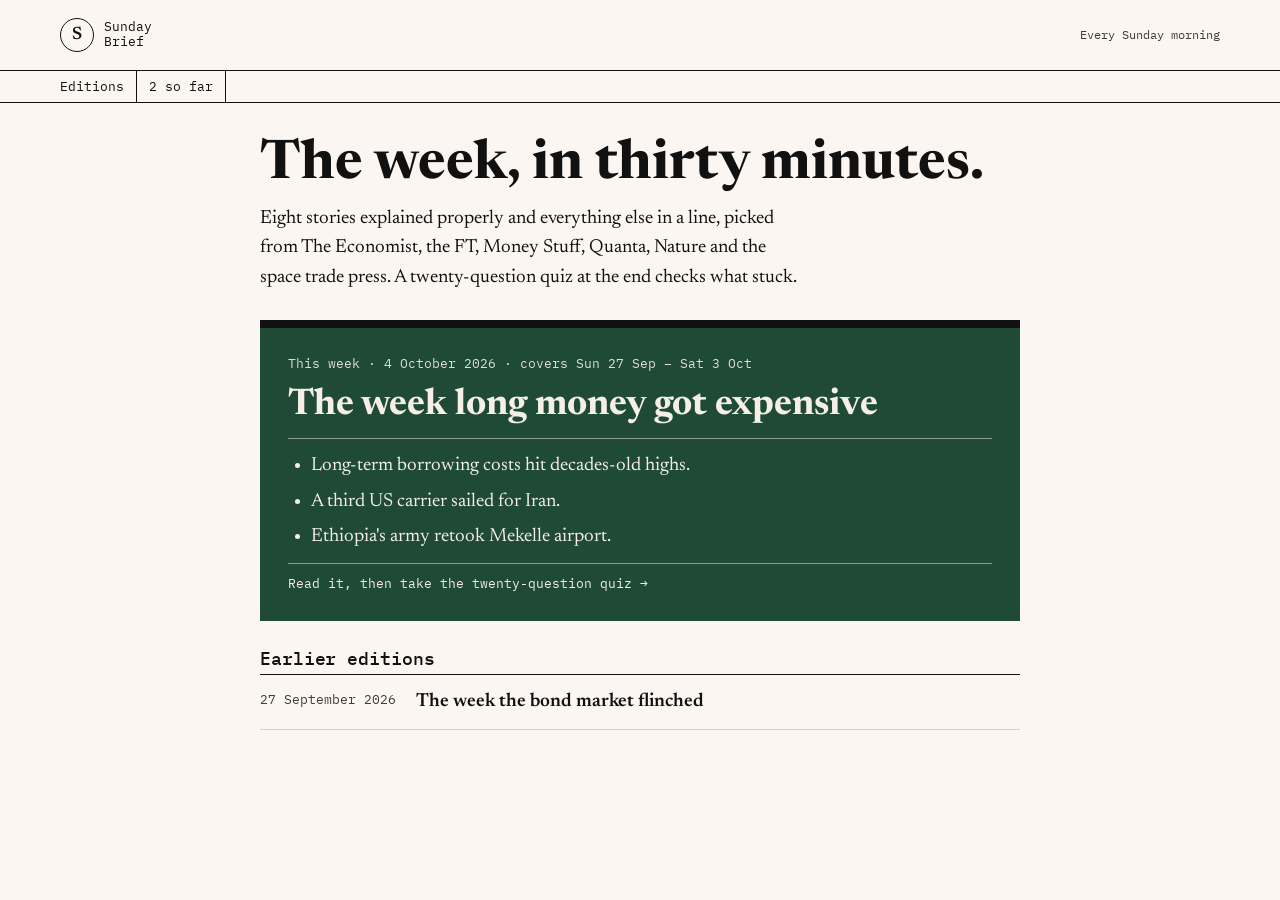
==== index.html @ 778e9db1 "Sunday Brief: 4 October 2026 New edition covering 27 September – 3 October. Adds two figures to inte" ====
<!doctype html>
<html lang="en">
<head>
<meta charset="utf-8">
<meta name="viewport" content="width=device-width, initial-scale=1, viewport-fit=cover">
<meta name="robots" content="noindex, nofollow">
<title>Sunday Brief</title>
<link rel="preconnect" href="https://fonts.googleapis.com">
<link rel="preconnect" href="https://fonts.gstatic.com" crossorigin>
<link rel="stylesheet" href="https://fonts.googleapis.com/css2?family=Newsreader:ital,opsz,wght@0,6..72,400;0,6..72,600;0,6..72,700;1,6..72,400&family=IBM+Plex+Mono:wght@400;500&display=swap">
<link rel="stylesheet" href="assets/brief.css?v=1791075817">
</head>
<body>
<div class="masthead">
  <a class="mark" href="./"><span class="sun" aria-hidden="true">S</span><span>Sunday<br>Brief</span></a>
  <span class="edition-date">Every Sunday morning</span>
</div>
<div class="strip"><div class="strip-inner">
  <span>Editions</span>
  <span>2 so far</span>
</div></div>
<main class="list-wrap">
  <div class="intro">
    <h1>The week, in thirty minutes.</h1>
    <p>Eight stories explained properly and everything else in a line, picked from The Economist, the FT, Money Stuff, Quanta, Nature and the space trade press. A twenty-question quiz at the end checks what stuck.</p>
  </div>
  
    <a class="latest" href="editions/2026-10-04.html">
      <div class="inner">
        <span class="label">This week · 4 October 2026 · covers Sun 27 Sep – Sat 3 Oct</span>
        <span class="title">The week long money got expensive</span>
        <ul><li>Long-term borrowing costs hit decades-old highs.</li><li>A third US carrier sailed for Iran.</li><li>Ethiopia&#x27;s army retook Mekelle airport.</li></ul>
        <span class="go">Read it, then take the twenty-question quiz →</span>
      </div>
    </a>
  <section class="past" aria-labelledby="past-h">
    <h2 id="past-h">Earlier editions</h2>
    <ol>
        <li><a href="editions/2026-09-27.html"><span class="d">27 September 2026</span><span class="t">The week the bond market flinched</span></a></li>
    </ol>
  </section>
</main>
</body>
</html>
---- assets/brief.css ----
/*
 * Sunday Brief — one stylesheet for the editions list and every edition.
 *
 * After Works in Progress: warm paper, black hairline rules, square corners,
 * a monospace for labels and navigation, a news serif for reading, and one
 * block of solid colour per page. Newsreader (Production Type) was drawn for
 * reading news on screens; IBM Plex Mono carries the labels.
 * Deliberately one theme: a printed page, not an app.
 */
:root {
  --paper: #fbf6f1;
  --paper-2: #f4ece4;
  --ink: #111111;
  --ink-2: #3d3d3d;
  --ink-3: #6b6b6b;
  --rule: #111111;
  --hair: #d9cfc6;
  --forest: #1f4a35;
  --forest-ink: #f5efe6;
  --moss: #dbe6d6;
  --gold: #f2c94c;
  --good: #1f4a35;
  --good-soft: #dbe6d6;
  --bad: #9b3b25;
  --bad-soft: #f6dfd6;
  --serif: "Newsreader", "Iowan Old Style", Georgia, "Times New Roman", serif;
  --mono: "IBM Plex Mono", ui-monospace, "SF Mono", Menlo, monospace;
  --measure: 36rem;
  color-scheme: light;
}

* { box-sizing: border-box; }
[hidden] { display: none !important; }
html { -webkit-text-size-adjust: 100%; }
body {
  margin: 0;
  background: var(--paper);
  color: var(--ink);
  font-family: var(--serif);
  font-size: 19px;
  line-height: 1.55;
  font-optical-sizing: auto;
  text-rendering: optimizeLegibility;
}
a { color: inherit; text-decoration-thickness: 1px; text-underline-offset: 3px; }
a:focus-visible, button:focus-visible { outline: 2px solid var(--forest); outline-offset: 2px; }
strong { font-weight: 600; }
em { font-style: italic; }

/* ---------- masthead and strip, shared ---------- */
.masthead {
  display: flex; align-items: center; justify-content: space-between; gap: 16px;
  padding: 18px 20px; max-width: 75rem; margin: 0 auto;
}
.mark {
  font-family: var(--mono); font-size: 13px; line-height: 1.15; text-decoration: none;
  display: flex; gap: 10px; align-items: center;
}
.mark .sun {
  width: 34px; height: 34px; border: 1px solid var(--rule); border-radius: 50%;
  display: grid; place-items: center; font-family: var(--serif); font-size: 18px; font-weight: 600;
}
.masthead .edition-date { font-family: var(--mono); font-size: 12px; color: var(--ink-2); text-align: right; }
.strip { border-top: 1px solid var(--rule); border-bottom: 1px solid var(--rule); }
.strip-inner {
  max-width: 75rem; margin: 0 auto; padding: 0 20px;
  display: flex; flex-wrap: wrap; align-items: stretch; font-family: var(--mono); font-size: 12.5px;
}
.strip a, .strip span {
  text-decoration: none; padding: 6px 12px; border-right: 1px solid var(--rule); white-space: nowrap;
}
.strip a:first-child, .strip span:first-child { padding-left: 0; }
.strip a:hover { background: var(--ink); color: var(--paper); }
.strip .push { margin-left: auto; border-left: 1px solid var(--rule); border-right: 0; }
.strip .solid { background: var(--ink); color: var(--paper); }

/* ---------- edition: hero ---------- */
.hero { max-width: 75rem; margin: 28px auto 0; padding: 0 20px; }
.hero-block {
  background: var(--forest); color: var(--forest-ink);
  display: grid; grid-template-columns: minmax(0, 1fr); border-top: 8px solid var(--ink);
}
.hero-text { padding: 28px 30px 26px; max-width: 46rem; display: grid; gap: 12px; }
.kicker { font-family: var(--mono); font-size: 12.5px; letter-spacing: .02em; opacity: .9; }
.hero h1 {
  font-family: var(--serif); font-weight: 700; font-size: clamp(2.1rem, 5.2vw, 3.1rem);
  line-height: 1.08; letter-spacing: -.01em; margin: 0; text-wrap: balance;
}
.hero .dek { font-size: 19px; line-height: 1.45; margin: 0; padding-top: 12px; border-top: 1px solid rgba(245,239,230,.5); max-width: 34rem; }
.hero .facts {
  font-family: var(--mono); font-size: 12.5px; padding-top: 10px; border-top: 1px solid rgba(245,239,230,.5);
  display: flex; flex-wrap: wrap; gap: 4px 18px;
}

/* ---------- edition: reading column ---------- */
.wrap { max-width: var(--measure); margin: 0 auto; padding: 0 20px 80px; }
.toc {
  margin: 34px 0 6px; border: 1px solid var(--rule); background: var(--paper-2);
  display: flex; flex-wrap: wrap;
}
.toc a {
  flex: 1 1 12rem; font-family: var(--mono); font-size: 12.5px; text-decoration: none; padding: 9px 12px;
  border-right: 1px solid var(--hair); border-bottom: 1px solid var(--hair);
}
.toc a:hover { background: var(--ink); color: var(--paper); }

.part { padding-top: 44px; display: grid; gap: 26px; }
.parthead { display: grid; gap: 6px; border-top: 1px solid var(--rule); padding-top: 12px; }
.partlabel { font-family: var(--mono); font-size: 12.5px; color: var(--ink-2); }
h2 { font-family: var(--serif); font-weight: 700; font-size: 2rem; line-height: 1.12; margin: 0; letter-spacing: -.005em; text-wrap: balance; }
h3 { font-family: var(--serif); font-weight: 600; font-size: 1.42rem; line-height: 1.2; margin: 0; text-wrap: balance; }
.meta { font-family: var(--mono); font-size: 13px; line-height: 1.55; color: var(--ink-2); margin: 0; }
.story { display: grid; gap: 12px; }
.story p { margin: 0; }
.story p strong:first-child { font-family: var(--mono); font-size: .74em; font-weight: 500; letter-spacing: .02em; text-transform: uppercase; color: var(--ink-2); margin-right: .2em; }

.angle {
  border: 1px solid var(--rule); background: var(--paper-2);
  padding: 12px 14px; font-style: italic; color: var(--ink);
}
.box { border: 1px solid var(--rule); background: var(--paper-2); padding: 20px 22px; display: grid; gap: 12px; }
.box h2 { font-size: 1.5rem; }
.box ol, .box ul { margin: 0; padding-left: 1.4em; display: grid; gap: 10px; }
.box li::marker { font-family: var(--mono); font-size: .8em; }
ul.quick { margin: 0; padding: 0; list-style: none; display: grid; }
ul.quick li { padding: 12px 0; border-top: 1px solid var(--hair); }
ul.quick li:first-child { border-top: 0; padding-top: 0; }
.tag {
  font-family: var(--mono); font-size: 11px; font-weight: 500; letter-spacing: .02em; vertical-align: 3px;
  padding: 2px 7px; border: 1px solid var(--rule); background: var(--gold); white-space: nowrap;
}
.num { font-family: var(--mono); font-variant-numeric: tabular-nums; }

/* ---------- source links ---------- */
.read { font-family: var(--mono); font-size: 12.5px; line-height: 1.7; color: var(--ink-2); margin: 0; padding-top: 8px; border-top: 1px solid var(--hair); }
.read a { color: var(--ink); }
.src { font-family: var(--mono); font-size: 12px; white-space: nowrap; }
.src a { color: var(--ink-2); }
.read a:hover, .src a:hover { background: var(--ink); color: var(--paper); text-decoration: none; }

/* ---------- quiz ---------- */
.score {
  position: sticky; top: 0; z-index: 2; background: var(--paper);
  border-top: 1px solid var(--rule); border-bottom: 1px solid var(--rule);
  padding: 8px 0; display: flex; justify-content: space-between; align-items: center; gap: 12px;
  font-family: var(--mono); font-size: 13px;
}
.quiz { display: grid; gap: 18px; }
.q { display: grid; gap: 10px; }
.q .qt { font-weight: 600; margin: 0; }
.opts { display: grid; gap: 6px; }
.opt {
  text-align: left; font: inherit; font-family: var(--mono); font-size: 14px; line-height: 1.4;
  color: var(--ink); background: transparent; border: 1px solid var(--rule); border-radius: 0;
  padding: 9px 12px; cursor: pointer;
}
.opt:hover:not(:disabled) { background: var(--ink); color: var(--paper); }
.opt:disabled { cursor: default; }
.opt.right { background: var(--good); color: var(--forest-ink); border-color: var(--good); }
.opt.wrong { background: var(--bad-soft); border-color: var(--bad); color: var(--bad); }
.explain { font-family: var(--mono); font-size: 13px; color: var(--ink-2); margin: 0; }
.btn {
  font-family: var(--mono); font-size: 12.5px; background: var(--ink); color: var(--paper);
  border: 1px solid var(--ink); border-radius: 0; padding: 7px 12px; cursor: pointer;
}
.btn.ghost { background: transparent; color: var(--ink); }
.btn:hover { background: var(--forest); border-color: var(--forest); color: var(--forest-ink); }

/* ---------- footer ---------- */
footer { margin-top: 56px; border-top: 1px solid var(--rule); padding-top: 14px; font-family: var(--mono); font-size: 12px; line-height: 1.6; color: var(--ink-2); display: grid; gap: 10px; }
footer ul { margin: 0; padding-left: 1.1em; display: grid; gap: 4px; }

/* ---------- editions list ---------- */
.list-wrap { max-width: 50rem; margin: 0 auto; padding: 34px 20px 80px; display: grid; gap: 28px; }
.intro h1 { font-family: var(--serif); font-weight: 700; font-size: clamp(2.4rem, 6vw, 3.4rem); line-height: 1.04; margin: 0 0 10px; }
.intro p { margin: 0; max-width: 34rem; }
.latest {
  display: grid; text-decoration: none; background: var(--forest); color: var(--forest-ink);
  border-top: 8px solid var(--ink);
}
.latest .inner { padding: 26px 28px; display: grid; gap: 12px; }
.latest .label { font-family: var(--mono); font-size: 12.5px; opacity: .9; }
.latest .title { font-family: var(--serif); font-weight: 700; font-size: clamp(1.7rem, 4vw, 2.3rem); line-height: 1.1; }
.latest ul { margin: 0; padding: 12px 0 0 1.2em; border-top: 1px solid rgba(245,239,230,.5); display: grid; gap: 6px; }
.latest .go { font-family: var(--mono); font-size: 13px; padding-top: 10px; border-top: 1px solid rgba(245,239,230,.5); }
.latest:hover .go { text-decoration: underline; }
.past h2 { font-size: 1.1rem; font-family: var(--mono); font-weight: 500; border-bottom: 1px solid var(--rule); padding-bottom: 6px; }
.past ol { list-style: none; margin: 0; padding: 0; }
.past li a {
  display: grid; grid-template-columns: 9rem 1fr; gap: 12px; padding: 12px 0; text-decoration: none;
  border-bottom: 1px solid var(--hair);
}
.past li a:hover .t { text-decoration: underline; }
.past .d { font-family: var(--mono); font-size: 13px; color: var(--ink-2); padding-top: 3px; }
.past .t { font-weight: 600; }
.past .none { font-family: var(--mono); font-size: 13px; color: var(--ink-3); padding: 12px 0; }

@media (max-width: 560px) {
  body { font-size: 18px; }
  .hero { padding: 0; margin-top: 0; }
  .hero-text { padding: 22px 18px; }
  .masthead .edition-date { display: none; }
  .strip span { display: none; }
  .past li a { grid-template-columns: 1fr; gap: 2px; }
}
@media (prefers-reduced-motion: no-preference) { .opt, .btn, .toc a, .strip a { transition: background .12s, color .12s; } }

/* ---------- interactive figures (assets/interactive.js) ---------- */
.fig { border: 1px solid var(--rule); background: var(--paper); margin: 4px 0; }
.fx-head { display: flex; gap: 10px; align-items: baseline; flex-wrap: wrap; padding: 9px 14px; border-bottom: 1px solid var(--rule); background: var(--paper-2); }
.fx-kicker { font-family: var(--mono); font-size: 11px; background: var(--forest); color: var(--forest-ink); padding: 2px 7px; }
.fx-title { font-family: var(--serif); font-weight: 600; font-size: 1.05rem; }
.fx-body { padding: 14px; display: grid; gap: 12px; }
.fx-note { font-family: var(--mono); font-size: 12px; line-height: 1.55; color: var(--ink-2); margin: 0; padding: 9px 14px; border-top: 1px solid var(--hair); }
.fx-svg { width: 100%; height: auto; display: block; }
.fx-svg-label { font-family: var(--mono); font-size: 15px; font-weight: 500; fill: var(--ink); }
.fx-svg-small { font-family: var(--mono); font-size: 10px; letter-spacing: .04em; fill: var(--ink-2); }
.fx-svg-big { font-family: var(--serif); font-size: 26px; font-weight: 700; fill: var(--ink); }
.fx-on-forest { fill: var(--forest-ink); }
.fx-ink { fill: var(--ink); }
.fx-forest { fill: var(--forest); }
.fx-paper2 { fill: var(--paper-2); stroke: var(--rule); stroke-width: 1; }
.fx-land { fill: #e3d9cc; stroke: var(--rule); stroke-width: 1; }
.fx-lane { fill: none; stroke: var(--forest); stroke-width: 1; stroke-dasharray: 4 4; }
.fx-ship { fill: var(--forest); }
.fx-rope { stroke: var(--ink); stroke-width: 3; }
.fx-axis-line { stroke: var(--ink); stroke-width: 1; }
.fx-cursor { stroke: var(--bad); stroke-width: 1; stroke-dasharray: 3 3; }
.fx-line-vol { fill: none; stroke: var(--ink); stroke-width: 2; }
.fx-line-surf { fill: none; stroke: var(--forest); stroke-width: 2.5; }
.fx-surf-label { fill: var(--forest); }
.fx-face-a { fill: var(--moss); stroke: var(--forest); stroke-width: .7; }
.fx-face-b { fill: #c7d8c1; stroke: var(--forest); stroke-width: .7; }
.fx-face-c { fill: #eef3ea; stroke: var(--forest); stroke-width: .7; }
.fx-seat { stroke: var(--paper); stroke-width: 1; transition: opacity .15s; }
.fx-slider { display: grid; gap: 4px; font-family: var(--mono); font-size: 12.5px; }
.fx-slider-top { display: flex; justify-content: space-between; gap: 10px; }
.fx-val { font-weight: 500; color: var(--forest); }
.fx-slider input[type=range] { width: 100%; accent-color: var(--forest); }
.fx-toggles { display: flex; flex-wrap: wrap; }
.fx-tog, .fx-party, .fx-btn {
  font-family: var(--mono); font-size: 12.5px; background: transparent; color: var(--ink);
  border: 1px solid var(--rule); border-radius: 0; padding: 7px 11px; cursor: pointer; margin: 0 -1px -1px 0;
}
.fx-tog[aria-pressed=true], .fx-party[aria-pressed=true] { background: var(--ink); color: var(--paper); }
.fx-party:disabled { opacity: .45; cursor: default; }
.fx-btn { background: var(--ink); color: var(--paper); justify-self: start; }
.fx-btn.ghost { background: transparent; color: var(--ink); }
.fx-btn:disabled { opacity: .45; cursor: default; }
.fx-readout { margin: 0; font-size: 17px; line-height: 1.5; }
.fx-q { margin: 0; font-weight: 600; }
.fx-big { font-family: var(--serif); }
.fx-big-num { font-size: 2.6rem; font-weight: 700; color: var(--forest); }
.fx-big-unit { font-family: var(--mono); font-size: 13px; color: var(--ink-2); }
.fx-bars, .fx-polls { display: grid; gap: 8px; }
.fx-bar-row, .fx-poll-row { display: grid; grid-template-columns: minmax(0, 11rem) 1fr 4.5rem; gap: 10px; align-items: center; }
.fx-bar-label { font-family: var(--mono); font-size: 12px; color: var(--ink-2); }
.fx-bar-track { height: 14px; background: var(--paper-2); border: 1px solid var(--hair); position: relative; }
.fx-bar-fill { position: absolute; inset: 0 auto 0 0; background: var(--ink); }
.fx-bar-row.me .fx-bar-fill { background: var(--forest); }
.fx-bar-val { font-family: var(--mono); font-size: 12.5px; text-align: right; font-variant-numeric: tabular-nums; }
.fx-poll-track { height: 18px; position: relative; border-bottom: 1px solid var(--hair); }
.fx-moe { position: absolute; top: 5px; height: 8px; background: var(--moss); border: 1px solid var(--forest); }
.fx-dot { position: absolute; top: 3px; width: 12px; height: 12px; border-radius: 50%; transform: translateX(-50%); border: 1px solid var(--ink); }
.fx-axis { position: relative; height: 18px; margin-left: calc(11rem + 10px); margin-right: calc(4.5rem + 10px); font-family: var(--mono); font-size: 10.5px; color: var(--ink-3); }
.fx-axis span { position: absolute; transform: translateX(-50%); }
.fx-legend { display: flex; flex-wrap: wrap; }
.fx-swatch { display: inline-block; width: 10px; height: 10px; margin-right: 6px; border: 1px solid var(--ink); vertical-align: -1px; }
.fx-predict-track { position: relative; height: 34px; border-bottom: 1px solid var(--rule); margin: 8px 6px 4px; }
.fx-mark { position: absolute; bottom: 0; transform: translateX(-50%); font-family: var(--mono); font-size: 11px; padding: 2px 6px; white-space: nowrap; }
.fx-mark.you { background: var(--paper-2); border: 1px solid var(--rule); }
.fx-mark.real { background: var(--forest); color: var(--forest-ink); bottom: 14px; }
.fx-twin { display: grid; grid-template-columns: repeat(3, 1fr); border: 1px solid var(--rule); }
.fx-stat { padding: 8px 10px; border-right: 1px solid var(--hair); display: grid; }
.fx-stat:last-child { border-right: 0; }
.fx-stat-num { font-family: var(--serif); font-weight: 700; font-size: 1.5rem; }
.fx-stat-label { font-family: var(--mono); font-size: 11px; color: var(--ink-2); }
.fx-tl { position: relative; height: 34px; margin: 6px 8px; border-bottom: 2px solid var(--ink); }
.fx-tl-dot { position: absolute; bottom: -8px; width: 15px; height: 15px; border-radius: 50%; transform: translateX(-50%); border: 2px solid var(--ink); background: var(--paper); padding: 0; cursor: pointer; }
.fx-tl-dot[aria-pressed=true] { background: var(--forest); border-color: var(--forest); transform: translateX(-50%) scale(1.25); }
.fx-tl-detail { display: grid; gap: 4px; min-height: 5.5em; padding: 10px 12px; background: var(--paper-2); border: 1px solid var(--hair); }
.fx-tl-date { font-family: var(--mono); font-size: 12px; color: var(--forest); font-weight: 500; }
.fx-tl-text { font-size: 17px; line-height: 1.45; }
.fx-tl-nav { display: flex; gap: 0; }
dfn[data-def] { font-style: normal; border-bottom: 1px dotted var(--forest); cursor: help; }
dfn[data-def]:focus-visible { outline: 2px solid var(--forest); }
.fx-tip { position: absolute; z-index: 10; max-width: 280px; background: var(--ink); color: var(--paper); padding: 9px 11px; font-family: var(--mono); font-size: 12px; line-height: 1.5; }
.fx-tip strong { color: var(--gold); font-weight: 500; }
@media (max-width: 560px) {
  .fx-bar-row, .fx-poll-row { grid-template-columns: minmax(0, 7.5rem) 1fr 3.8rem; }
  .fx-axis { margin-left: calc(7.5rem + 10px); margin-right: calc(3.8rem + 10px); }
  .fx-twin { grid-template-columns: 1fr; }
  .fx-stat { border-right: 0; border-bottom: 1px solid var(--hair); }
}

/* ---------- story sheets (after technical drawing sheets) ---------- */
.sheets { max-width: 75rem; margin: 0 auto; padding: 0 20px; display: grid; grid-template-columns: minmax(0, 1fr); gap: 40px; }
.sheet { border: 1px solid var(--rule); background: var(--paper); position: relative; padding: 18px; }
.sheet::before, .sheet::after { content: ""; position: absolute; pointer-events: none; }
.sheet-ruler { display: grid; grid-template-columns: repeat(4, 1fr); font-family: var(--mono); font-size: 10px; color: var(--ink-3); text-align: center; margin: -12px 0 8px; }
.sheet-ruler span { border-left: 1px solid var(--hair); }
.sheet-ruler span:first-child { border-left: 0; }
.sheet-head { display: flex; align-items: baseline; justify-content: space-between; gap: 12px; flex-wrap: wrap; border-bottom: 1px solid var(--rule); padding-bottom: 10px; margin-bottom: 14px; }
.sheet-head h2 { font-size: clamp(1.5rem, 3.2vw, 2rem); }
.sheet-no { font-family: var(--mono); font-size: 12px; color: var(--ink-2); white-space: nowrap; }
.panels { display: grid; grid-template-columns: repeat(12, minmax(0, 1fr)); gap: 14px; align-items: start; }
.panel { border: 1px solid var(--rule); background: var(--paper); grid-column: span 6; min-width: 0; }
.panel.w4 { grid-column: span 4; } .panel.w5 { grid-column: span 5; } .panel.w7 { grid-column: span 7; } .panel.w8 { grid-column: span 8; } .panel.w12 { grid-column: span 12; }
.ph { display: flex; align-items: center; gap: 9px; padding: 7px 10px; border-bottom: 1px solid var(--rule); background: var(--paper-2); }
.pl { font-family: var(--mono); font-size: 11px; font-weight: 500; background: var(--ink); color: var(--paper); width: 20px; height: 20px; display: grid; place-items: center; flex: none; }
.pt { font-family: var(--serif); font-weight: 600; font-size: 1rem; }
.pm { margin-left: auto; font-family: var(--mono); font-size: 10.5px; color: var(--ink-3); text-align: right; }
.pb { padding: 12px 12px 14px; display: grid; gap: 10px; font-size: 17px; line-height: 1.5; min-width: 0; overflow-wrap: break-word; }
.pb table { display: block; overflow-x: auto; }
.pb p { margin: 0; }
.pb .fig { margin: 0; border: 0; }
.pb .fig .fx-head { display: none; }
.pb .fig .fx-body { padding: 0; }
.pb .fig .fx-note { padding: 8px 0 0; border-top: 1px solid var(--hair); }
.steps { margin: 0; padding: 0; list-style: none; display: grid; gap: 6px; counter-reset: s; }
.steps li { counter-increment: s; display: grid; grid-template-columns: 1.6rem 1fr; gap: 6px; }
.steps li::before { content: counter(s); font-family: var(--mono); font-size: 11px; border: 1px solid var(--rule); width: 1.3rem; height: 1.3rem; display: grid; place-items: center; margin-top: 3px; }
.watch { margin: 0; padding: 0; list-style: none; display: grid; gap: 6px; }
.watch li { display: grid; grid-template-columns: 1.2rem 1fr; gap: 6px; }
.watch li::before { content: "▸"; color: var(--forest); }
/* key-number bars, after the "rule limits" panel */
.kn { display: grid; gap: 12px; }
.kn-row { display: grid; gap: 3px; }
.kn-top { display: flex; justify-content: space-between; gap: 10px; font-family: var(--mono); font-size: 12px; }
.kn-top b { font-weight: 500; color: var(--forest); white-space: nowrap; }
.kn-track { position: relative; height: 12px; background: var(--paper-2); border: 1px solid var(--hair); }
.kn-fill { position: absolute; inset: 0 auto 0 0; background: #b9cdb2; border-right: 2px solid var(--forest); }
.kn-fill.alt { background: var(--paper-2); border-right: 2px solid var(--ink); }
.kn-mark { position: absolute; top: -4px; bottom: -4px; width: 0; border-left: 1.5px dashed var(--bad); }
.kn-ticks { display: flex; justify-content: space-between; font-family: var(--mono); font-size: 9.5px; color: var(--ink-3); }
/* status tables, after the "verb forms" panel */
.st { width: 100%; border-collapse: collapse; font-size: 14.5px; }
.st th { font-family: var(--mono); font-size: 10.5px; font-weight: 500; color: var(--ink-3); text-align: left; padding: 0 6px 6px 0; border-bottom: 1px solid var(--rule); }
.st td { padding: 6px 6px 6px 0; border-bottom: 1px solid var(--hair); vertical-align: top; }
.st td:first-child { font-family: var(--mono); font-size: 12.5px; }
.ok { color: var(--forest); font-family: var(--mono); font-size: 12px; white-space: nowrap; }
.no { color: var(--bad); font-family: var(--mono); font-size: 12px; white-space: nowrap; }
.mid { color: var(--ink-2); font-family: var(--mono); font-size: 12px; white-space: nowrap; }
.quote { border-left: 2px solid var(--forest); padding-left: 10px; font-style: italic; }
.quote cite { display: block; font-style: normal; font-family: var(--mono); font-size: 11.5px; color: var(--ink-2); margin-top: 3px; }
/* title block */
.tb { display: grid; grid-template-columns: 1fr 1fr; font-size: 14px; }
.tb div { border-top: 1px solid var(--hair); padding: 6px 8px 7px 0; min-width: 0; }
.tb span { display: block; font-family: var(--mono); font-size: 10px; color: var(--ink-3); }
.tb a { font-family: var(--mono); font-size: 12px; }
.tb .full { grid-column: span 2; }
.oneliners { max-width: 75rem; margin: 0 auto; padding: 0 20px; }
.ol-grid { display: grid; grid-template-columns: repeat(auto-fit, minmax(20rem, 1fr)); gap: 0 28px; }
.ol-grid ul.quick li { font-size: 16.5px; }
.quizwrap { max-width: var(--measure); margin: 0 auto; padding: 0 20px; }
@media (max-width: 860px) {
  .panel, .panel.w4, .panel.w5, .panel.w7, .panel.w8 { grid-column: span 12; }
  .sheet { padding: 12px; }
  .sheet-ruler { display: none; }
  .sheet-no { white-space: normal; }
}

/* ---------- problems and people ---------- */
.fx-problem { border-bottom: 1px solid var(--rule); background: #fff8e6; padding: 10px 12px; display: grid; gap: 6px; }
.fx-problem.solved { background: var(--good-soft); }
.fx-problem-top { display: flex; justify-content: space-between; align-items: center; gap: 8px; }
.fx-problem-label { font-family: var(--mono); font-size: 11px; font-weight: 500; background: var(--gold); padding: 2px 7px; border: 1px solid var(--ink); }
.fx-status { font-family: var(--mono); font-size: 11.5px; color: var(--ink-2); }
.fx-status.ok { color: var(--forest); font-weight: 500; }
.fx-problem-text { margin: 0; font-weight: 600; font-size: 16.5px; line-height: 1.45; }
.fx-problem-controls { display: flex; flex-wrap: wrap; gap: 0; align-items: center; }
.fx-problem-hint-inline { font-family: var(--mono); font-size: 12px; color: var(--ink-2); }
.fx-opt-pick { font-family: var(--mono); font-size: 12.5px; background: var(--paper); color: var(--ink); border: 1px solid var(--rule); border-radius: 0; padding: 6px 10px; margin: 0 -1px -1px 0; cursor: pointer; }
.fx-opt-pick:hover { background: var(--ink); color: var(--paper); }
.fx-opt-pick.right { background: var(--good); color: var(--forest-ink); }
.fx-opt-pick.wrong { background: var(--bad-soft); color: var(--bad); }
.fx-feedback { margin: 0; font-size: 15.5px; line-height: 1.45; }
.fx-badge { position: fixed; right: 14px; bottom: 14px; z-index: 20; background: var(--ink); color: var(--paper); font-family: var(--mono); font-size: 12px; padding: 8px 12px; display: grid; gap: 2px; text-align: right; }
.fx-badge strong { color: var(--gold); font-size: 16px; font-weight: 500; }
.who { border-bottom: 1px dotted var(--ink-2); cursor: pointer; }
.who:hover, .who:focus-visible { background: var(--paper-2); outline: none; }
.fx-who { position: absolute; z-index: 30; width: 320px; max-width: calc(100vw - 24px); background: var(--paper); border: 1px solid var(--ink); box-shadow: 4px 4px 0 var(--ink); display: grid; grid-template-columns: 76px 1fr; gap: 10px; padding: 10px; font-size: 14px; line-height: 1.45; }
.fx-who img { width: 76px; height: 92px; object-fit: cover; object-position: top; border: 1px solid var(--rule); filter: grayscale(.15); }
.fx-who strong { font-family: var(--serif); font-size: 16px; display: block; }
.fx-who-role { display: block; font-family: var(--mono); font-size: 11px; color: var(--forest); margin: 1px 0 4px; }
.fx-who p { margin: 0 0 4px; }
.fx-who a { font-family: var(--mono); font-size: 11.5px; }
.fx-who:not(:has(img)) { grid-template-columns: 1fr; }
.fx-who.passive { pointer-events: none; }
.fx-who.passive a { display: none; }

/* ---------- level 3: go deeper ---------- */
details.deeper { border-top: 1px solid var(--rule); margin-top: 4px; }
details.deeper > summary {
  list-style: none; cursor: pointer; font-family: var(--mono); font-size: 12.5px; color: var(--forest);
  padding: 9px 0 2px; display: flex; gap: 8px; align-items: baseline;
}
details.deeper > summary::-webkit-details-marker { display: none; }
details.deeper > summary::before { content: "+"; display: inline-grid; place-items: center; width: 16px; height: 16px; border: 1px solid var(--forest); font-size: 12px; line-height: 1; flex: none; }
details.deeper[open] > summary::before { content: "−"; background: var(--forest); color: var(--forest-ink); }
details.deeper > summary:hover { text-decoration: underline; }
.deeper-body { display: grid; gap: 10px; padding: 8px 0 2px; font-size: 16.5px; line-height: 1.55; }
.deeper-body p { margin: 0; }
.deeper-body strong:first-child { font-family: var(--mono); font-size: .76em; font-weight: 500; text-transform: uppercase; letter-spacing: .02em; color: var(--ink-2); }
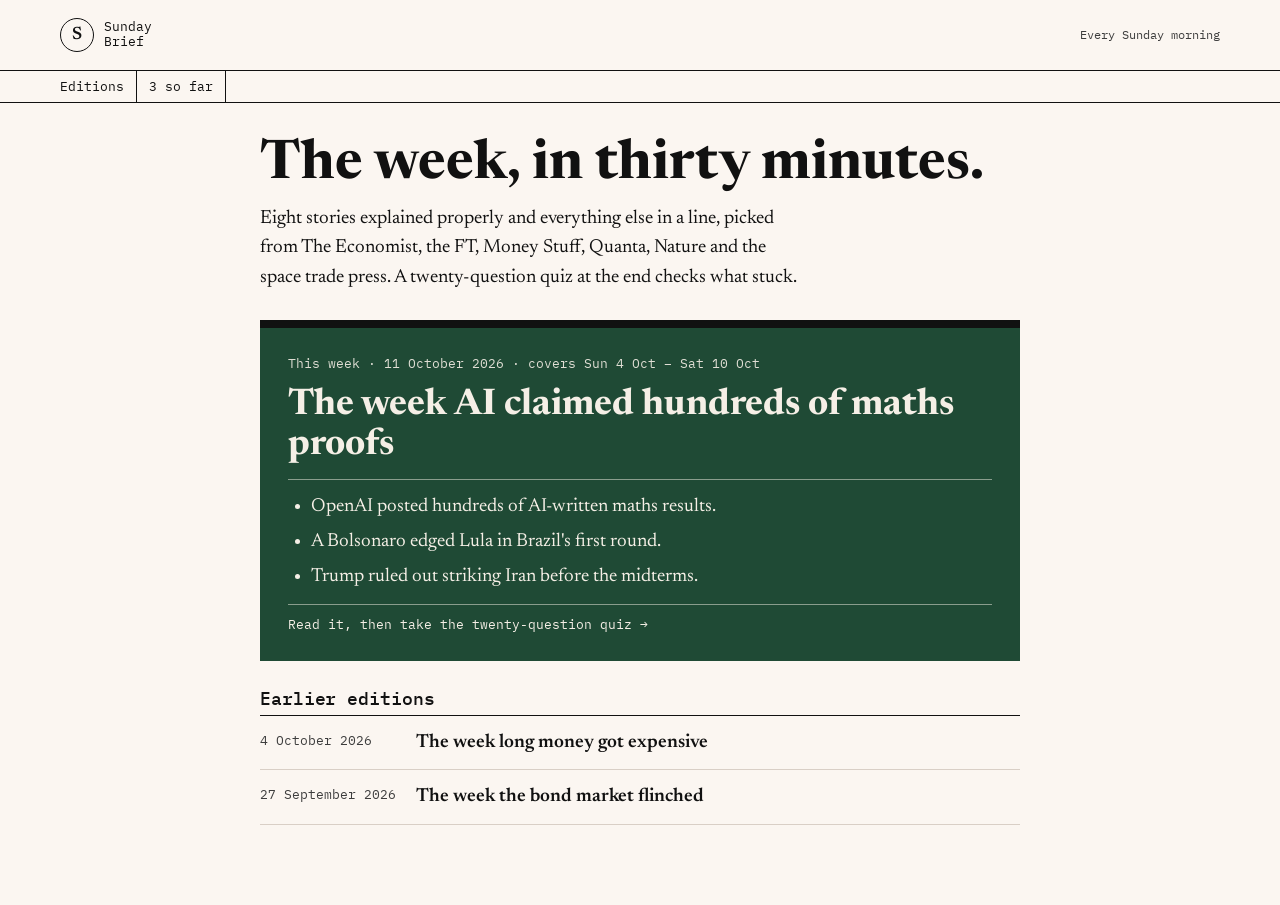
==== commit 426e17cd: "Sunday Brief: 11 October 2026 Adds a unique-game figure to interactive.js and bumps asset versions o" ====
--- a/index.html
+++ b/index.html
@@ -8,7 +8,7 @@
 <link rel="preconnect" href="https://fonts.googleapis.com">
 <link rel="preconnect" href="https://fonts.gstatic.com" crossorigin>
 <link rel="stylesheet" href="https://fonts.googleapis.com/css2?family=Newsreader:ital,opsz,wght@0,6..72,400;0,6..72,600;0,6..72,700;1,6..72,400&family=IBM+Plex+Mono:wght@400;500&display=swap">
-<link rel="stylesheet" href="assets/brief.css?v=1791075817">
+<link rel="stylesheet" href="assets/brief.css?v=1791681256">
 </head>
 <body>
 <div class="masthead">
@@ -17,7 +17,7 @@
 </div>
 <div class="strip"><div class="strip-inner">
   <span>Editions</span>
-  <span>2 so far</span>
+  <span>3 so far</span>
 </div></div>
 <main class="list-wrap">
   <div class="intro">
@@ -25,17 +25,18 @@
     <p>Eight stories explained properly and everything else in a line, picked from The Economist, the FT, Money Stuff, Quanta, Nature and the space trade press. A twenty-question quiz at the end checks what stuck.</p>
   </div>
   
-    <a class="latest" href="editions/2026-10-04.html">
+    <a class="latest" href="editions/2026-10-11.html">
       <div class="inner">
-        <span class="label">This week · 4 October 2026 · covers Sun 27 Sep – Sat 3 Oct</span>
-        <span class="title">The week long money got expensive</span>
-        <ul><li>Long-term borrowing costs hit decades-old highs.</li><li>A third US carrier sailed for Iran.</li><li>Ethiopia&#x27;s army retook Mekelle airport.</li></ul>
+        <span class="label">This week · 11 October 2026 · covers Sun 4 Oct – Sat 10 Oct</span>
+        <span class="title">The week AI claimed hundreds of maths proofs</span>
+        <ul><li>OpenAI posted hundreds of AI-written maths results.</li><li>A Bolsonaro edged Lula in Brazil&#x27;s first round.</li><li>Trump ruled out striking Iran before the midterms.</li></ul>
         <span class="go">Read it, then take the twenty-question quiz →</span>
       </div>
     </a>
   <section class="past" aria-labelledby="past-h">
     <h2 id="past-h">Earlier editions</h2>
     <ol>
+        <li><a href="editions/2026-10-04.html"><span class="d">4 October 2026</span><span class="t">The week long money got expensive</span></a></li>
         <li><a href="editions/2026-09-27.html"><span class="d">27 September 2026</span><span class="t">The week the bond market flinched</span></a></li>
     </ol>
   </section>
--- a/assets/brief.css
+++ b/assets/brief.css
@@ -402,3 +402,25 @@
 .deeper-body { display: grid; gap: 10px; padding: 8px 0 2px; font-size: 16.5px; line-height: 1.55; }
 .deeper-body p { margin: 0; }
 .deeper-body strong:first-child { font-family: var(--mono); font-size: .76em; font-weight: 500; text-transform: uppercase; letter-spacing: .02em; color: var(--ink-2); }
+
+/* ---------- leaderboard (assets/scores.js) ---------- */
+.board { border: 1px solid var(--rule); padding: 14px 16px; margin: 0 0 22px; display: grid; gap: 10px; background: var(--paper); }
+.board-label { font-family: var(--mono); font-size: 11px; letter-spacing: .08em; text-transform: uppercase; color: var(--ink-3); margin: 0; }
+.board-list { list-style: none; margin: 0; padding: 0; display: grid; }
+.board-row { display: grid; grid-template-columns: 2.2em minmax(0, 1fr) auto; gap: 10px; align-items: baseline; padding: 6px 0; border-bottom: 1px solid var(--hair); }
+.board-row:first-child .board-rank { background: var(--gold); color: var(--ink); }
+.board-rank { font-family: var(--mono); font-size: 12px; text-align: center; border: 1px solid var(--rule); padding: 1px 0; }
+.board-name { font-weight: 600; overflow-wrap: anywhere; }
+.board-score { font-family: var(--mono); font-variant-numeric: tabular-nums; }
+.board-empty { font-family: var(--mono); font-size: 13px; color: var(--ink-3); padding: 4px 0; }
+.board-form { display: flex; flex-wrap: wrap; gap: 8px; align-items: center; }
+.board-form input { font: inherit; font-family: var(--mono); font-size: 14px; color: var(--ink); background: transparent; border: 1px solid var(--rule); border-radius: 0; padding: 7px 10px; min-width: 0; }
+.board-form input[type="text"] { flex: 1 1 10rem; }
+.board-form input[type="number"] { width: 5.5rem; }
+.board-of { font-family: var(--mono); font-size: 13px; color: var(--ink-3); }
+.board-msg { font-family: var(--mono); font-size: 12.5px; color: var(--ink-2); margin: 0; min-height: 1em; }
+.board-note { font-family: var(--mono); font-size: 12px; color: var(--ink-3); margin: 0; }
+
+/* go deeper inside "Also this week" one-liners: same control, smaller type */
+.quick li details.deeper { margin-top: 6px; border-top: 1px dashed var(--hair); }
+.quick li .deeper-body { font-size: 15px; }
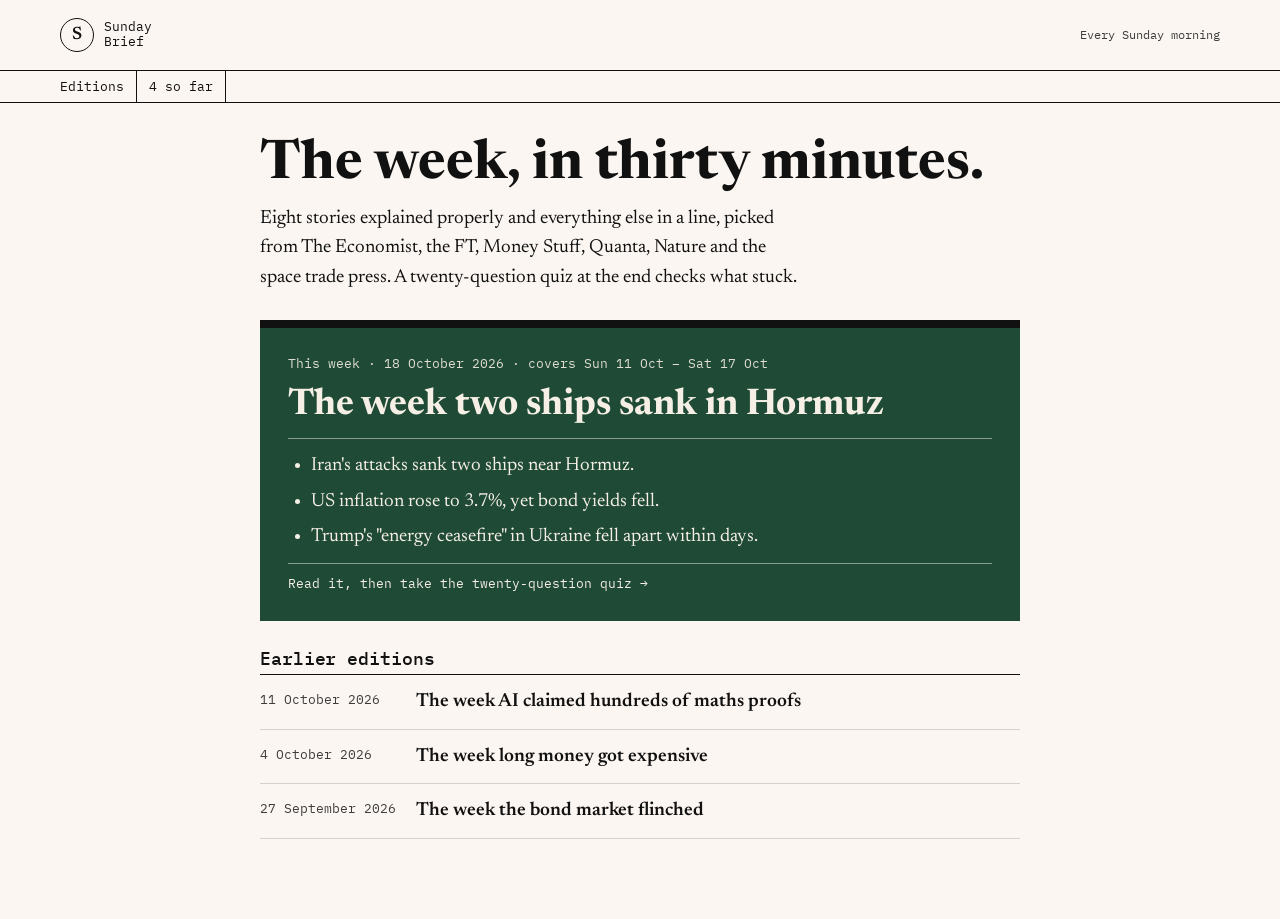
==== commit 6b698707: "Sunday Brief: 18 October 2026 New dark-matter figure (darkspeed) in interactive.js; asset versions b" ====
--- a/index.html
+++ b/index.html
@@ -8,7 +8,7 @@
 <link rel="preconnect" href="https://fonts.googleapis.com">
 <link rel="preconnect" href="https://fonts.gstatic.com" crossorigin>
 <link rel="stylesheet" href="https://fonts.googleapis.com/css2?family=Newsreader:ital,opsz,wght@0,6..72,400;0,6..72,600;0,6..72,700;1,6..72,400&family=IBM+Plex+Mono:wght@400;500&display=swap">
-<link rel="stylesheet" href="assets/brief.css?v=1791681256">
+<link rel="stylesheet" href="assets/brief.css?v=1792286064">
 </head>
 <body>
 <div class="masthead">
@@ -17,7 +17,7 @@
 </div>
 <div class="strip"><div class="strip-inner">
   <span>Editions</span>
-  <span>3 so far</span>
+  <span>4 so far</span>
 </div></div>
 <main class="list-wrap">
   <div class="intro">
@@ -25,17 +25,18 @@
     <p>Eight stories explained properly and everything else in a line, picked from The Economist, the FT, Money Stuff, Quanta, Nature and the space trade press. A twenty-question quiz at the end checks what stuck.</p>
   </div>
   
-    <a class="latest" href="editions/2026-10-11.html">
+    <a class="latest" href="editions/2026-10-18.html">
       <div class="inner">
-        <span class="label">This week · 11 October 2026 · covers Sun 4 Oct – Sat 10 Oct</span>
-        <span class="title">The week AI claimed hundreds of maths proofs</span>
-        <ul><li>OpenAI posted hundreds of AI-written maths results.</li><li>A Bolsonaro edged Lula in Brazil&#x27;s first round.</li><li>Trump ruled out striking Iran before the midterms.</li></ul>
+        <span class="label">This week · 18 October 2026 · covers Sun 11 Oct – Sat 17 Oct</span>
+        <span class="title">The week two ships sank in Hormuz</span>
+        <ul><li>Iran&#x27;s attacks sank two ships near Hormuz.</li><li>US inflation rose to 3.7%, yet bond yields fell.</li><li>Trump&#x27;s &quot;energy ceasefire&quot; in Ukraine fell apart within days.</li></ul>
         <span class="go">Read it, then take the twenty-question quiz →</span>
       </div>
     </a>
   <section class="past" aria-labelledby="past-h">
     <h2 id="past-h">Earlier editions</h2>
     <ol>
+        <li><a href="editions/2026-10-11.html"><span class="d">11 October 2026</span><span class="t">The week AI claimed hundreds of maths proofs</span></a></li>
         <li><a href="editions/2026-10-04.html"><span class="d">4 October 2026</span><span class="t">The week long money got expensive</span></a></li>
         <li><a href="editions/2026-09-27.html"><span class="d">27 September 2026</span><span class="t">The week the bond market flinched</span></a></li>
     </ol>
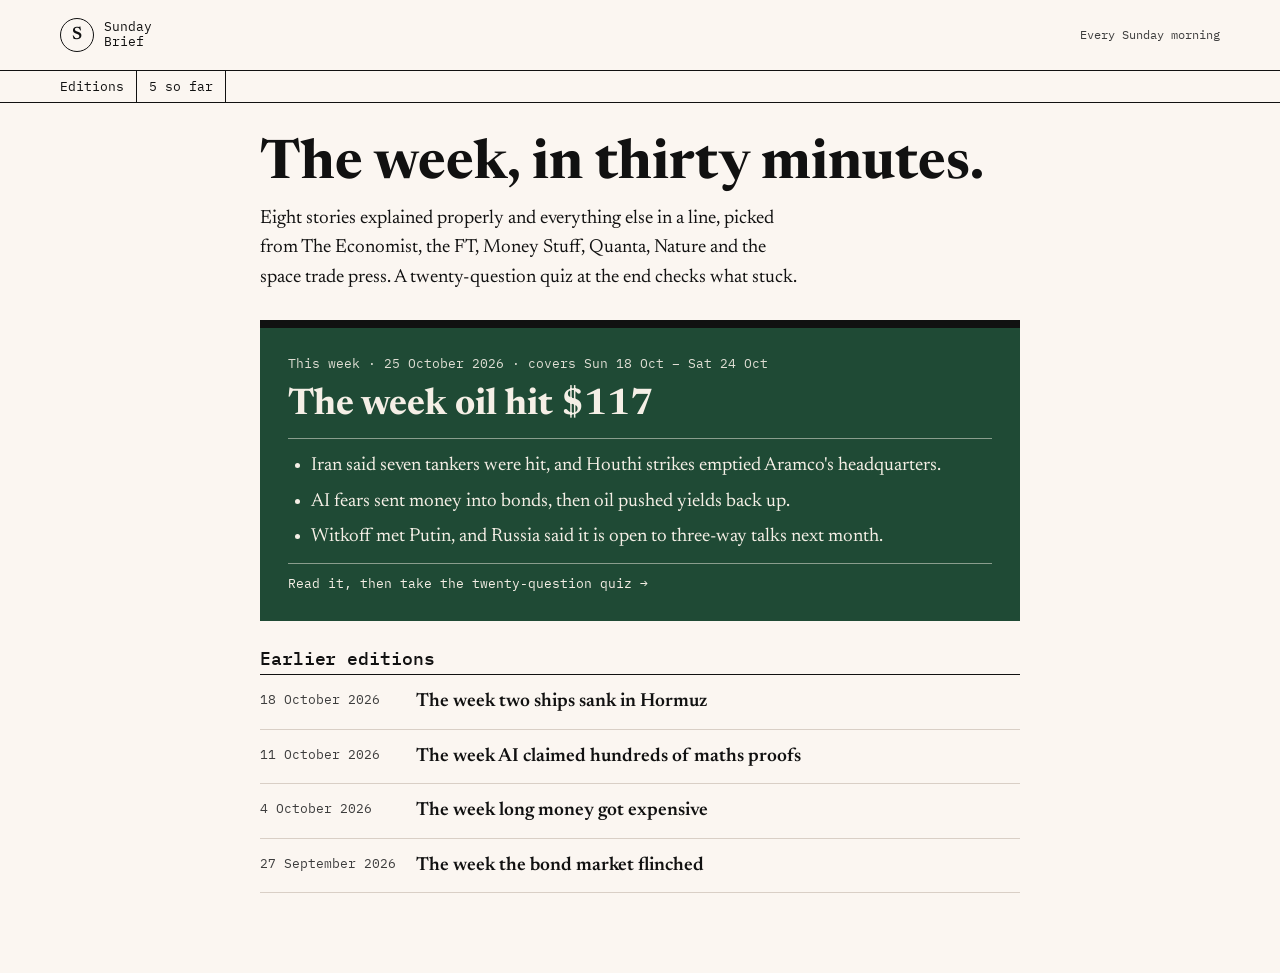
==== commit 50cdf900: "Sunday Brief: 25 October 2026 Adds the zerostrip figure (and its relErrBelow check) to interactive.j" ====
--- a/index.html
+++ b/index.html
@@ -8,7 +8,7 @@
 <link rel="preconnect" href="https://fonts.googleapis.com">
 <link rel="preconnect" href="https://fonts.gstatic.com" crossorigin>
 <link rel="stylesheet" href="https://fonts.googleapis.com/css2?family=Newsreader:ital,opsz,wght@0,6..72,400;0,6..72,600;0,6..72,700;1,6..72,400&family=IBM+Plex+Mono:wght@400;500&display=swap">
-<link rel="stylesheet" href="assets/brief.css?v=1792286064">
+<link rel="stylesheet" href="assets/brief.css?v=1792890262">
 </head>
 <body>
 <div class="masthead">
@@ -17,7 +17,7 @@
 </div>
 <div class="strip"><div class="strip-inner">
   <span>Editions</span>
-  <span>4 so far</span>
+  <span>5 so far</span>
 </div></div>
 <main class="list-wrap">
   <div class="intro">
@@ -25,17 +25,18 @@
     <p>Eight stories explained properly and everything else in a line, picked from The Economist, the FT, Money Stuff, Quanta, Nature and the space trade press. A twenty-question quiz at the end checks what stuck.</p>
   </div>
   
-    <a class="latest" href="editions/2026-10-18.html">
+    <a class="latest" href="editions/2026-10-25.html">
       <div class="inner">
-        <span class="label">This week · 18 October 2026 · covers Sun 11 Oct – Sat 17 Oct</span>
-        <span class="title">The week two ships sank in Hormuz</span>
-        <ul><li>Iran&#x27;s attacks sank two ships near Hormuz.</li><li>US inflation rose to 3.7%, yet bond yields fell.</li><li>Trump&#x27;s &quot;energy ceasefire&quot; in Ukraine fell apart within days.</li></ul>
+        <span class="label">This week · 25 October 2026 · covers Sun 18 Oct – Sat 24 Oct</span>
+        <span class="title">The week oil hit $117</span>
+        <ul><li>Iran said seven tankers were hit, and Houthi strikes emptied Aramco&#x27;s headquarters.</li><li>AI fears sent money into bonds, then oil pushed yields back up.</li><li>Witkoff met Putin, and Russia said it is open to three-way talks next month.</li></ul>
         <span class="go">Read it, then take the twenty-question quiz →</span>
       </div>
     </a>
   <section class="past" aria-labelledby="past-h">
     <h2 id="past-h">Earlier editions</h2>
     <ol>
+        <li><a href="editions/2026-10-18.html"><span class="d">18 October 2026</span><span class="t">The week two ships sank in Hormuz</span></a></li>
         <li><a href="editions/2026-10-11.html"><span class="d">11 October 2026</span><span class="t">The week AI claimed hundreds of maths proofs</span></a></li>
         <li><a href="editions/2026-10-04.html"><span class="d">4 October 2026</span><span class="t">The week long money got expensive</span></a></li>
         <li><a href="editions/2026-09-27.html"><span class="d">27 September 2026</span><span class="t">The week the bond market flinched</span></a></li>
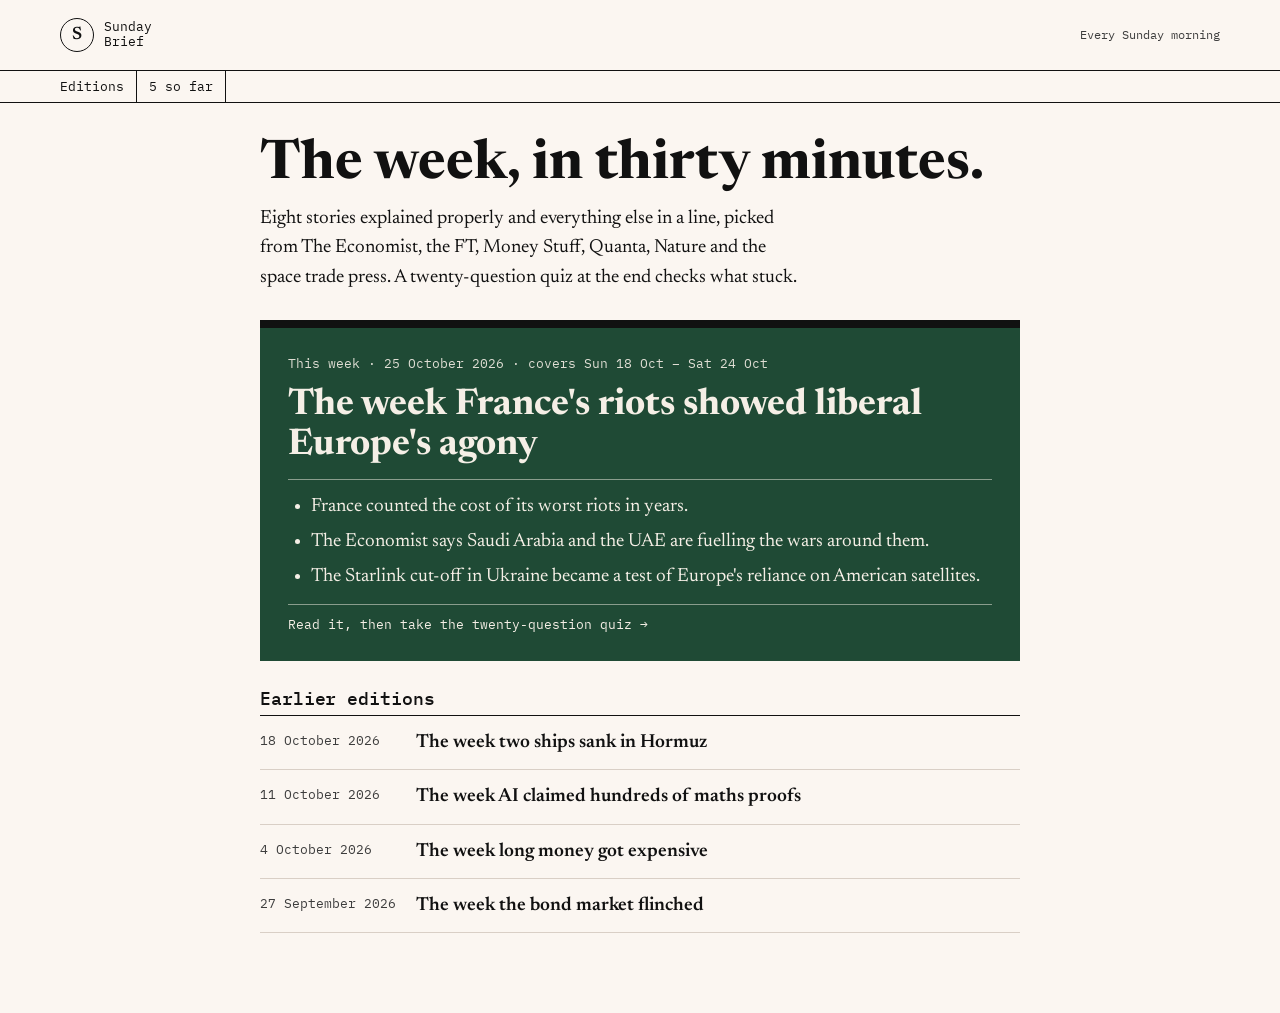
==== commit 27bada42: "Sunday Brief: teach first. The Economist sets the agenda, no standing sheets or quotas, key numbers " ====
--- a/index.html
+++ b/index.html
@@ -8,7 +8,7 @@
 <link rel="preconnect" href="https://fonts.googleapis.com">
 <link rel="preconnect" href="https://fonts.gstatic.com" crossorigin>
 <link rel="stylesheet" href="https://fonts.googleapis.com/css2?family=Newsreader:ital,opsz,wght@0,6..72,400;0,6..72,600;0,6..72,700;1,6..72,400&family=IBM+Plex+Mono:wght@400;500&display=swap">
-<link rel="stylesheet" href="assets/brief.css?v=1792890262">
+<link rel="stylesheet" href="assets/brief.css?v=1792944245">
 </head>
 <body>
 <div class="masthead">
@@ -28,8 +28,8 @@
     <a class="latest" href="editions/2026-10-25.html">
       <div class="inner">
         <span class="label">This week · 25 October 2026 · covers Sun 18 Oct – Sat 24 Oct</span>
-        <span class="title">The week oil hit $117</span>
-        <ul><li>Iran said seven tankers were hit, and Houthi strikes emptied Aramco&#x27;s headquarters.</li><li>AI fears sent money into bonds, then oil pushed yields back up.</li><li>Witkoff met Putin, and Russia said it is open to three-way talks next month.</li></ul>
+        <span class="title">The week France&#x27;s riots showed liberal Europe&#x27;s agony</span>
+        <ul><li>France counted the cost of its worst riots in years.</li><li>The Economist says Saudi Arabia and the UAE are fuelling the wars around them.</li><li>The Starlink cut-off in Ukraine became a test of Europe&#x27;s reliance on American satellites.</li></ul>
         <span class="go">Read it, then take the twenty-question quiz →</span>
       </div>
     </a>
--- a/assets/brief.css
+++ b/assets/brief.css
@@ -424,3 +424,121 @@
 /* go deeper inside "Also this week" one-liners: same control, smaller type */
 .quick li details.deeper { margin-top: 6px; border-top: 1px dashed var(--hair); }
 .quick li .deeper-body { font-size: 15px; }
+
+/* ---------- mixed-format quiz (assets/quiz.js), from 25 October 2026 v2 ---------- */
+.qz-tag { display: block; font-family: var(--mono); font-size: 11px; font-weight: 400; letter-spacing: .06em; text-transform: uppercase; color: var(--ink-2); margin-bottom: 4px; }
+.qz-help { font-family: var(--mono); font-size: 12px; color: var(--ink-2); margin: 0; }
+.qz-actions { display: flex; flex-wrap: wrap; gap: 8px; }
+.qz-actions .btn:disabled { opacity: .45; cursor: default; }
+.opt.qz-pick[aria-pressed=true] { background: var(--moss); border-color: var(--forest); }
+.opt.qz-pick[aria-pressed=true].wrong { background: var(--bad-soft); border-color: var(--bad); }
+.opt.qz-pick.right { background: var(--good); color: var(--forest-ink); }
+.qz-order { list-style: none; margin: 0; padding: 0; display: grid; gap: 6px; counter-reset: qz; }
+.qz-row { display: grid; grid-template-columns: 1fr 40px 40px; gap: 6px; align-items: stretch; counter-increment: qz; }
+.qz-row-text { font-family: var(--mono); font-size: 14px; line-height: 1.4; border: 1px solid var(--rule); padding: 9px 12px; background: var(--paper); }
+.qz-row-text::before { content: counter(qz) ". "; color: var(--ink-2); }
+.qz-row.right .qz-row-text { background: var(--good-soft); border-color: var(--good); }
+.qz-row.wrong .qz-row-text { background: var(--bad-soft); border-color: var(--bad); }
+.qz-move { font: inherit; font-size: 16px; border: 1px solid var(--rule); background: transparent; color: var(--ink); cursor: pointer; min-height: 40px; }
+.qz-move:hover:not(:disabled) { background: var(--ink); color: var(--paper); }
+.qz-move:disabled { opacity: .3; cursor: default; }
+.qz-ends { display: flex; justify-content: space-between; gap: 8px; font-family: var(--mono); font-size: 12px; color: var(--ink-2); }
+.qz-est { display: grid; gap: 6px; }
+.qz-est-top { display: flex; justify-content: space-between; font-family: var(--mono); font-size: 13px; }
+.qz-est input[type=range] { width: 100%; accent-color: var(--forest); min-height: 32px; }
+.qz-match { display: grid; gap: 8px; }
+.qz-match-row { display: grid; grid-template-columns: 1fr 1fr; gap: 8px; align-items: center; font-family: var(--mono); font-size: 13.5px; line-height: 1.4; padding: 6px; border: 1px solid var(--hair); }
+.qz-match-row select { font: inherit; font-size: 13px; width: 100%; min-height: 40px; border: 1px solid var(--rule); border-radius: 0; background: var(--paper); color: var(--ink); padding: 4px 6px; }
+.qz-match-row.right { background: var(--good-soft); border-color: var(--good); }
+.qz-match-row.wrong { background: var(--bad-soft); border-color: var(--bad); }
+.qz-text { font: inherit; font-size: 15px; width: 100%; border: 1px solid var(--rule); border-radius: 0; background: var(--paper); color: var(--ink); padding: 8px 10px; resize: vertical; }
+.qz-model { border-left: 3px solid var(--forest); background: var(--paper-2); padding: 10px 12px; display: grid; gap: 6px; }
+.qz-model p, .qz-model ul { margin: 0; }
+.qz-model ul { padding-left: 18px; font-size: 15px; }
+.qz-model-label { font-family: var(--mono); font-size: 11px; letter-spacing: .06em; text-transform: uppercase; color: var(--ink-2); }
+@media (max-width: 560px) { .qz-match-row { grid-template-columns: 1fr; } }
+
+/* ---------- explanatory visuals (flow, actors, steps, scale, dots, stack, series, schematic), from 25 October 2026 v3 ---------- */
+.fig.vz > .fx-head { display: none; }
+.vz-h { margin: 0; font-family: var(--serif); font-weight: 600; font-size: 1rem; line-height: 1.3; }
+.vz-svg { overflow: visible; }
+.vz-node { stroke-width: 1.2; }
+.vz-node.plain { fill: var(--paper-2); stroke: var(--rule); }
+.vz-node.good { fill: var(--good-soft); stroke: var(--good); }
+.vz-node.bad { fill: var(--bad-soft); stroke: var(--bad); }
+.vz-node.accent { fill: var(--moss); stroke: var(--forest); }
+.vz-node.ink { fill: var(--ink); stroke: var(--ink); }
+.vz-node-text { font-family: var(--mono); font-size: 10.5px; fill: var(--ink); }
+.vz-node-text.ink { fill: var(--paper); }
+.vz-node-text.bad { fill: var(--bad); }
+.vz-edge { fill: none; stroke: var(--ink); stroke-width: 1.4; }
+.vz-edge.dashed { stroke-dasharray: 4 3; }
+.vz-edge.bad { stroke: var(--bad); }
+.vz-edge.good { stroke: var(--forest); }
+.vz-arrowhead { fill: var(--ink); }
+.vz-arrowhead.bad { fill: var(--bad); }
+.vz-label-bg { fill: var(--paper); }
+.vz-edge-label { font-family: var(--mono); font-size: 9.5px; fill: var(--ink-2); }
+.vz-edge-label.strong { fill: var(--ink); }
+.vz-steps { list-style: none; margin: 0; padding: 0; display: grid; grid-template-columns: repeat(auto-fit, minmax(140px, 1fr)); gap: 8px; }
+.vz-step { border: 1px solid var(--rule); background: var(--paper); padding: 8px 10px 10px; display: grid; gap: 4px; align-content: start; }
+.vz-step.bad { background: var(--bad-soft); border-color: var(--bad); }
+.vz-step.good { background: var(--good-soft); border-color: var(--good); }
+.vz-step-top { display: flex; align-items: baseline; gap: 8px; }
+.vz-step-n { font-family: var(--mono); font-size: 11px; background: var(--ink); color: var(--paper); padding: 1px 6px; }
+.vz-step-when { font-family: var(--mono); font-size: 11px; color: var(--ink-2); }
+.vz-step-t { font-family: var(--serif); font-size: 15px; line-height: 1.3; }
+.vz-step-x { font-family: var(--mono); font-size: 12px; line-height: 1.45; color: var(--ink-2); }
+.vz-pic { width: 100%; max-width: 150px; height: auto; display: block; }
+.vz-p-cell { fill: var(--bad-soft); stroke: var(--bad); stroke-width: 1.4; }
+.vz-p-bug { fill: var(--forest); }
+.vz-p-anchor { fill: var(--gold); stroke: var(--ink); stroke-width: .8; }
+.vz-p-ring { fill: none; stroke: var(--forest); stroke-width: 1.4; stroke-dasharray: 3 2; }
+.vz-p-ring-bad { fill: none; stroke: var(--bad); stroke-width: 3; }
+.vz-p-line { fill: none; stroke: var(--ink); stroke-width: 1.6; stroke-linecap: round; }
+.vz-p-line-strong { fill: none; stroke: var(--ink); stroke-width: 3; }
+.vz-p-bad { fill: none; stroke: var(--bad); stroke-width: 3; stroke-linecap: round; }
+.vz-p-bad-dash { fill: none; stroke: var(--bad); stroke-width: 1.6; stroke-dasharray: 4 3; }
+.vz-p-bad-fill { fill: var(--bad); }
+.vz-p-tick { fill: none; stroke: var(--forest-ink); stroke-width: 4; stroke-linecap: round; }
+.vz-p-good { fill: var(--forest); }
+.vz-p-ink { fill: var(--ink); }
+.vz-p-hot { fill: var(--bad); }
+.vz-p-gold { fill: var(--gold); stroke: var(--ink); stroke-width: 1; }
+.vz-p-sea { fill: var(--moss); stroke: var(--forest); stroke-width: 1.2; }
+.vz-p-land { fill: var(--forest); }
+.vz-p-ground { fill: var(--paper-2); stroke: var(--ink); stroke-width: 1; }
+.vz-p-orbit { fill: none; stroke: var(--ink-2); stroke-width: 1.2; stroke-dasharray: 3 3; }
+.vz-scale, .vz-stack { display: grid; gap: 10px; }
+.vz-scale-top { display: flex; justify-content: space-between; gap: 10px; font-family: var(--mono); font-size: 12px; color: var(--ink-2); }
+.vz-scale-top b { color: var(--ink); font-weight: 600; white-space: nowrap; font-variant-numeric: tabular-nums; }
+.vz-scale-track, .vz-stack-track { position: relative; height: 18px; background: var(--paper-2); border: 1px solid var(--hair); display: flex; }
+.vz-scale-fill { display: block; height: 100%; background: var(--ink); }
+.vz-scale-fill.good, .vz-seg.good, .vz-sw.good, .vz-dot.good { background: var(--forest); fill: var(--forest); }
+.vz-scale-fill.bad, .vz-seg.bad, .vz-sw.bad, .vz-dot.bad { background: var(--bad); fill: var(--bad); }
+.vz-scale-fill.soft, .vz-seg.soft, .vz-sw.soft, .vz-dot.soft { background: var(--hair); fill: var(--hair); }
+.vz-scale-fill.gold, .vz-seg.gold, .vz-sw.gold, .vz-dot.gold { background: var(--gold); fill: var(--gold); }
+.vz-seg { display: block; height: 100%; background: var(--ink); fill: var(--ink); color: var(--paper); font-family: var(--mono); font-size: 10.5px; line-height: 18px; text-align: center; overflow: hidden; border-right: 1px solid var(--paper); }
+.vz-seg.soft, .vz-seg.gold { color: var(--ink); }
+.vz-sw { display: inline-block; width: 11px; height: 11px; margin-right: 5px; vertical-align: -1px; background: var(--ink); }
+.vz-sw.ref { background: transparent; border-left: 2px dashed var(--bad); width: 2px; }
+.vz-ref { position: absolute; top: -4px; bottom: -4px; border-left: 2px dashed var(--bad); }
+.vz-legend { display: flex; flex-wrap: wrap; gap: 6px 14px; font-family: var(--mono); font-size: 11.5px; }
+.vz-dot { fill: var(--ink); }
+.vz-dot.marked { stroke: var(--bad); stroke-width: 2.5; }
+.vz-mark-note { margin: 0; font-family: var(--mono); font-size: 12px; color: var(--bad); }
+.vz-grid { stroke: var(--hair); stroke-width: 1; }
+.vz-pt { fill: var(--forest); stroke: var(--paper); stroke-width: 1.5; }
+.vz-pt.bad { fill: var(--bad); }
+.vz-pt.ink { fill: var(--ink); }
+.vz-pt-label { font-family: var(--mono); font-size: 11px; font-weight: 600; fill: var(--ink); }
+.vz-pt-label.small { font-size: 10px; font-weight: 500; }
+.vz-notes { margin: 0; padding-left: 18px; font-family: var(--mono); font-size: 12px; line-height: 1.5; color: var(--ink-2); }
+.vz-map-sea { fill: var(--moss); }
+.vz-map-land { fill: var(--paper-2); stroke: var(--ink-2); stroke-width: 1; }
+.vz-map-focus { fill: var(--gold); stroke: var(--ink); stroke-width: 1.2; }
+.vz-map-bad { fill: var(--bad-soft); stroke: var(--bad); stroke-width: 1.2; }
+.vz-map-label { font-family: var(--mono); font-size: 10px; font-weight: 600; letter-spacing: .04em; fill: var(--ink); }
+.vz-map-label.sea { fill: var(--forest); font-style: italic; font-weight: 500; }
+.vz .vz-svg { max-width: 520px; margin: 0 auto; }
+.vz .vz-pic { margin: 2px 0; }
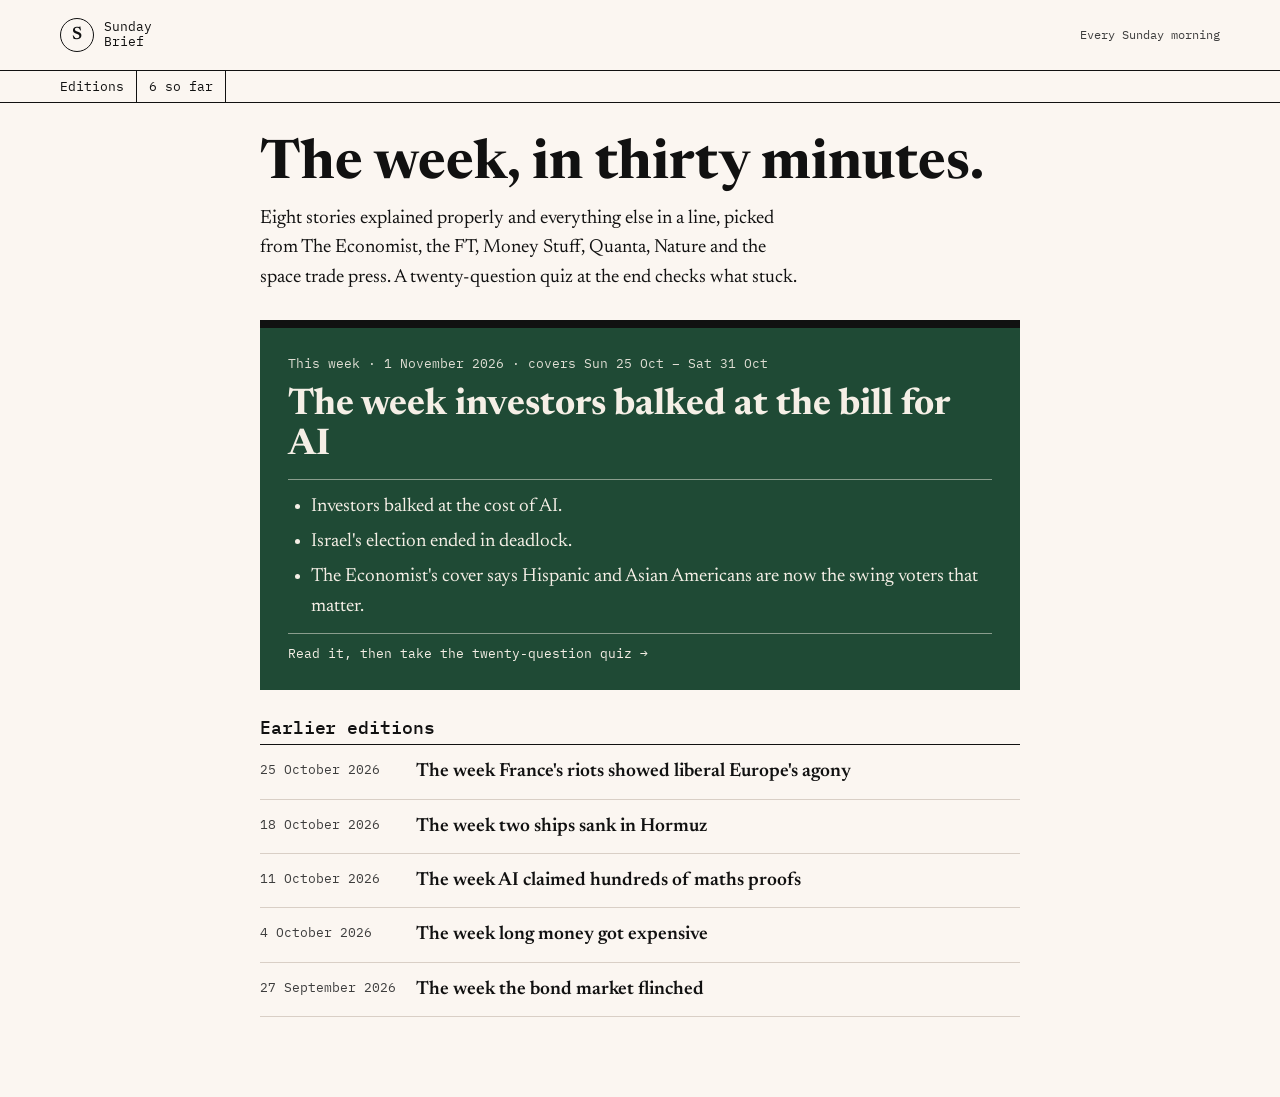
==== commit f75ba034: "Sunday Brief: 1 November 2026 Ten sheets led by the AI spending sell-off, following The Economist's " ====
--- a/index.html
+++ b/index.html
@@ -8,7 +8,7 @@
 <link rel="preconnect" href="https://fonts.googleapis.com">
 <link rel="preconnect" href="https://fonts.gstatic.com" crossorigin>
 <link rel="stylesheet" href="https://fonts.googleapis.com/css2?family=Newsreader:ital,opsz,wght@0,6..72,400;0,6..72,600;0,6..72,700;1,6..72,400&family=IBM+Plex+Mono:wght@400;500&display=swap">
-<link rel="stylesheet" href="assets/brief.css?v=1792944245">
+<link rel="stylesheet" href="assets/brief.css?v=1793495061">
 </head>
 <body>
 <div class="masthead">
@@ -17,7 +17,7 @@
 </div>
 <div class="strip"><div class="strip-inner">
   <span>Editions</span>
-  <span>5 so far</span>
+  <span>6 so far</span>
 </div></div>
 <main class="list-wrap">
   <div class="intro">
@@ -25,17 +25,18 @@
     <p>Eight stories explained properly and everything else in a line, picked from The Economist, the FT, Money Stuff, Quanta, Nature and the space trade press. A twenty-question quiz at the end checks what stuck.</p>
   </div>
   
-    <a class="latest" href="editions/2026-10-25.html">
+    <a class="latest" href="editions/2026-11-01.html">
       <div class="inner">
-        <span class="label">This week · 25 October 2026 · covers Sun 18 Oct – Sat 24 Oct</span>
-        <span class="title">The week France&#x27;s riots showed liberal Europe&#x27;s agony</span>
-        <ul><li>France counted the cost of its worst riots in years.</li><li>The Economist says Saudi Arabia and the UAE are fuelling the wars around them.</li><li>The Starlink cut-off in Ukraine became a test of Europe&#x27;s reliance on American satellites.</li></ul>
+        <span class="label">This week · 1 November 2026 · covers Sun 25 Oct – Sat 31 Oct</span>
+        <span class="title">The week investors balked at the bill for AI</span>
+        <ul><li>Investors balked at the cost of AI.</li><li>Israel&#x27;s election ended in deadlock.</li><li>The Economist&#x27;s cover says Hispanic and Asian Americans are now the swing voters that matter.</li></ul>
         <span class="go">Read it, then take the twenty-question quiz →</span>
       </div>
     </a>
   <section class="past" aria-labelledby="past-h">
     <h2 id="past-h">Earlier editions</h2>
     <ol>
+        <li><a href="editions/2026-10-25.html"><span class="d">25 October 2026</span><span class="t">The week France&#x27;s riots showed liberal Europe&#x27;s agony</span></a></li>
         <li><a href="editions/2026-10-18.html"><span class="d">18 October 2026</span><span class="t">The week two ships sank in Hormuz</span></a></li>
         <li><a href="editions/2026-10-11.html"><span class="d">11 October 2026</span><span class="t">The week AI claimed hundreds of maths proofs</span></a></li>
         <li><a href="editions/2026-10-04.html"><span class="d">4 October 2026</span><span class="t">The week long money got expensive</span></a></li>
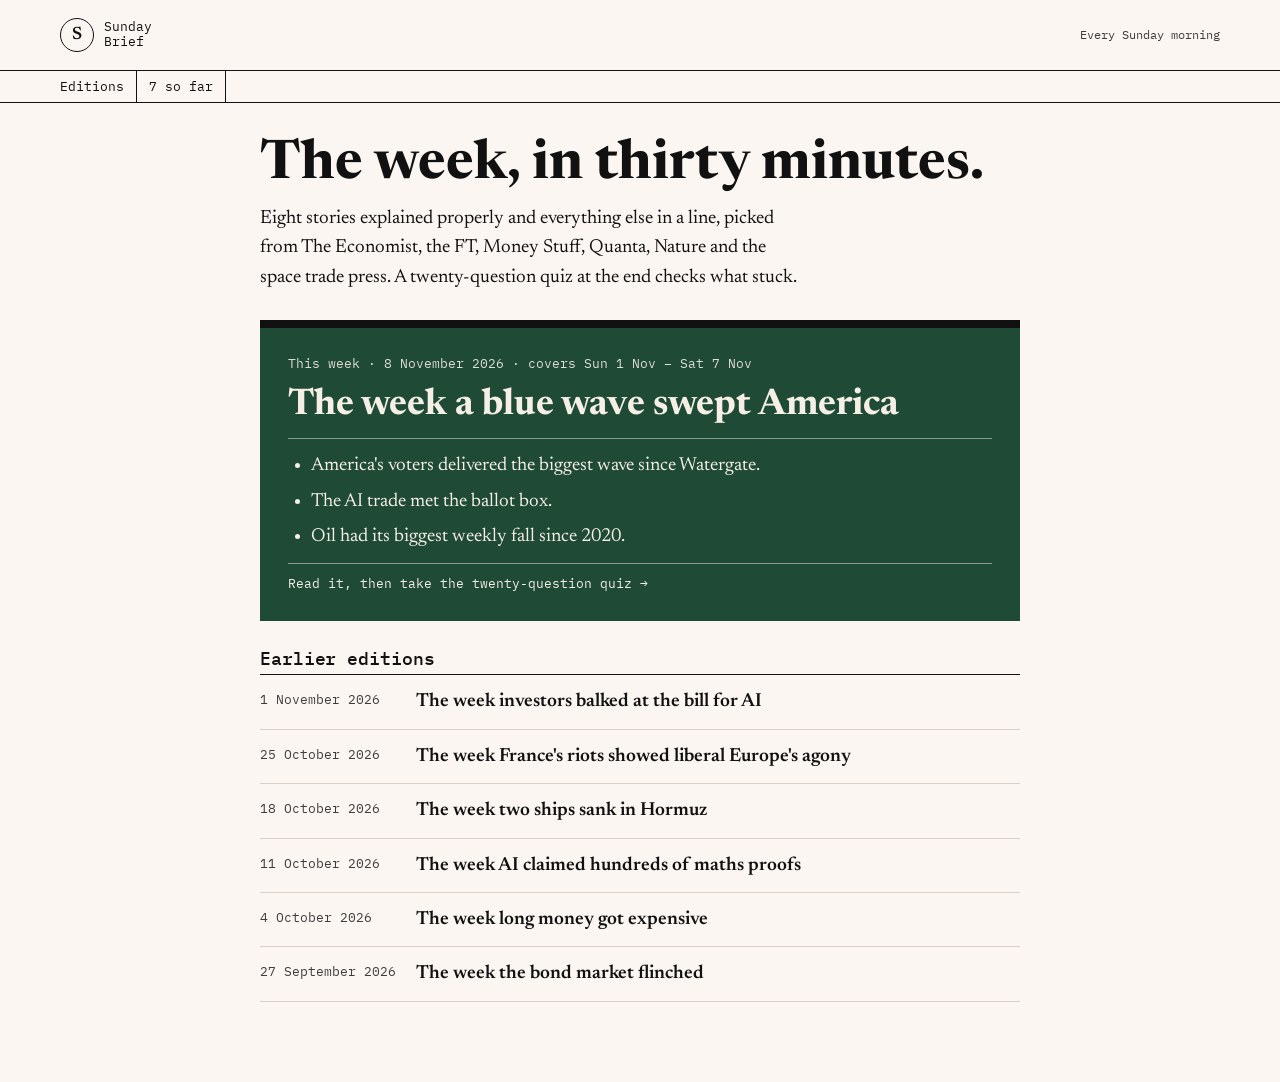
==== commit deb589be: "Sunday Brief: 8 November 2026 Co-Authored-By: Claude Opus 5.5 <noreply@anthropic.com> Claude-Session" ====
--- a/index.html
+++ b/index.html
@@ -8,7 +8,7 @@
 <link rel="preconnect" href="https://fonts.googleapis.com">
 <link rel="preconnect" href="https://fonts.gstatic.com" crossorigin>
 <link rel="stylesheet" href="https://fonts.googleapis.com/css2?family=Newsreader:ital,opsz,wght@0,6..72,400;0,6..72,600;0,6..72,700;1,6..72,400&family=IBM+Plex+Mono:wght@400;500&display=swap">
-<link rel="stylesheet" href="assets/brief.css?v=1793495061">
+<link rel="stylesheet" href="assets/brief.css?v=1794099958">
 </head>
 <body>
 <div class="masthead">
@@ -17,7 +17,7 @@
 </div>
 <div class="strip"><div class="strip-inner">
   <span>Editions</span>
-  <span>6 so far</span>
+  <span>7 so far</span>
 </div></div>
 <main class="list-wrap">
   <div class="intro">
@@ -25,17 +25,18 @@
     <p>Eight stories explained properly and everything else in a line, picked from The Economist, the FT, Money Stuff, Quanta, Nature and the space trade press. A twenty-question quiz at the end checks what stuck.</p>
   </div>
   
-    <a class="latest" href="editions/2026-11-01.html">
+    <a class="latest" href="editions/2026-11-08.html">
       <div class="inner">
-        <span class="label">This week · 1 November 2026 · covers Sun 25 Oct – Sat 31 Oct</span>
-        <span class="title">The week investors balked at the bill for AI</span>
-        <ul><li>Investors balked at the cost of AI.</li><li>Israel&#x27;s election ended in deadlock.</li><li>The Economist&#x27;s cover says Hispanic and Asian Americans are now the swing voters that matter.</li></ul>
+        <span class="label">This week · 8 November 2026 · covers Sun 1 Nov – Sat 7 Nov</span>
+        <span class="title">The week a blue wave swept America</span>
+        <ul><li>America&#x27;s voters delivered the biggest wave since Watergate.</li><li>The AI trade met the ballot box.</li><li>Oil had its biggest weekly fall since 2020.</li></ul>
         <span class="go">Read it, then take the twenty-question quiz →</span>
       </div>
     </a>
   <section class="past" aria-labelledby="past-h">
     <h2 id="past-h">Earlier editions</h2>
     <ol>
+        <li><a href="editions/2026-11-01.html"><span class="d">1 November 2026</span><span class="t">The week investors balked at the bill for AI</span></a></li>
         <li><a href="editions/2026-10-25.html"><span class="d">25 October 2026</span><span class="t">The week France&#x27;s riots showed liberal Europe&#x27;s agony</span></a></li>
         <li><a href="editions/2026-10-18.html"><span class="d">18 October 2026</span><span class="t">The week two ships sank in Hormuz</span></a></li>
         <li><a href="editions/2026-10-11.html"><span class="d">11 October 2026</span><span class="t">The week AI claimed hundreds of maths proofs</span></a></li>
